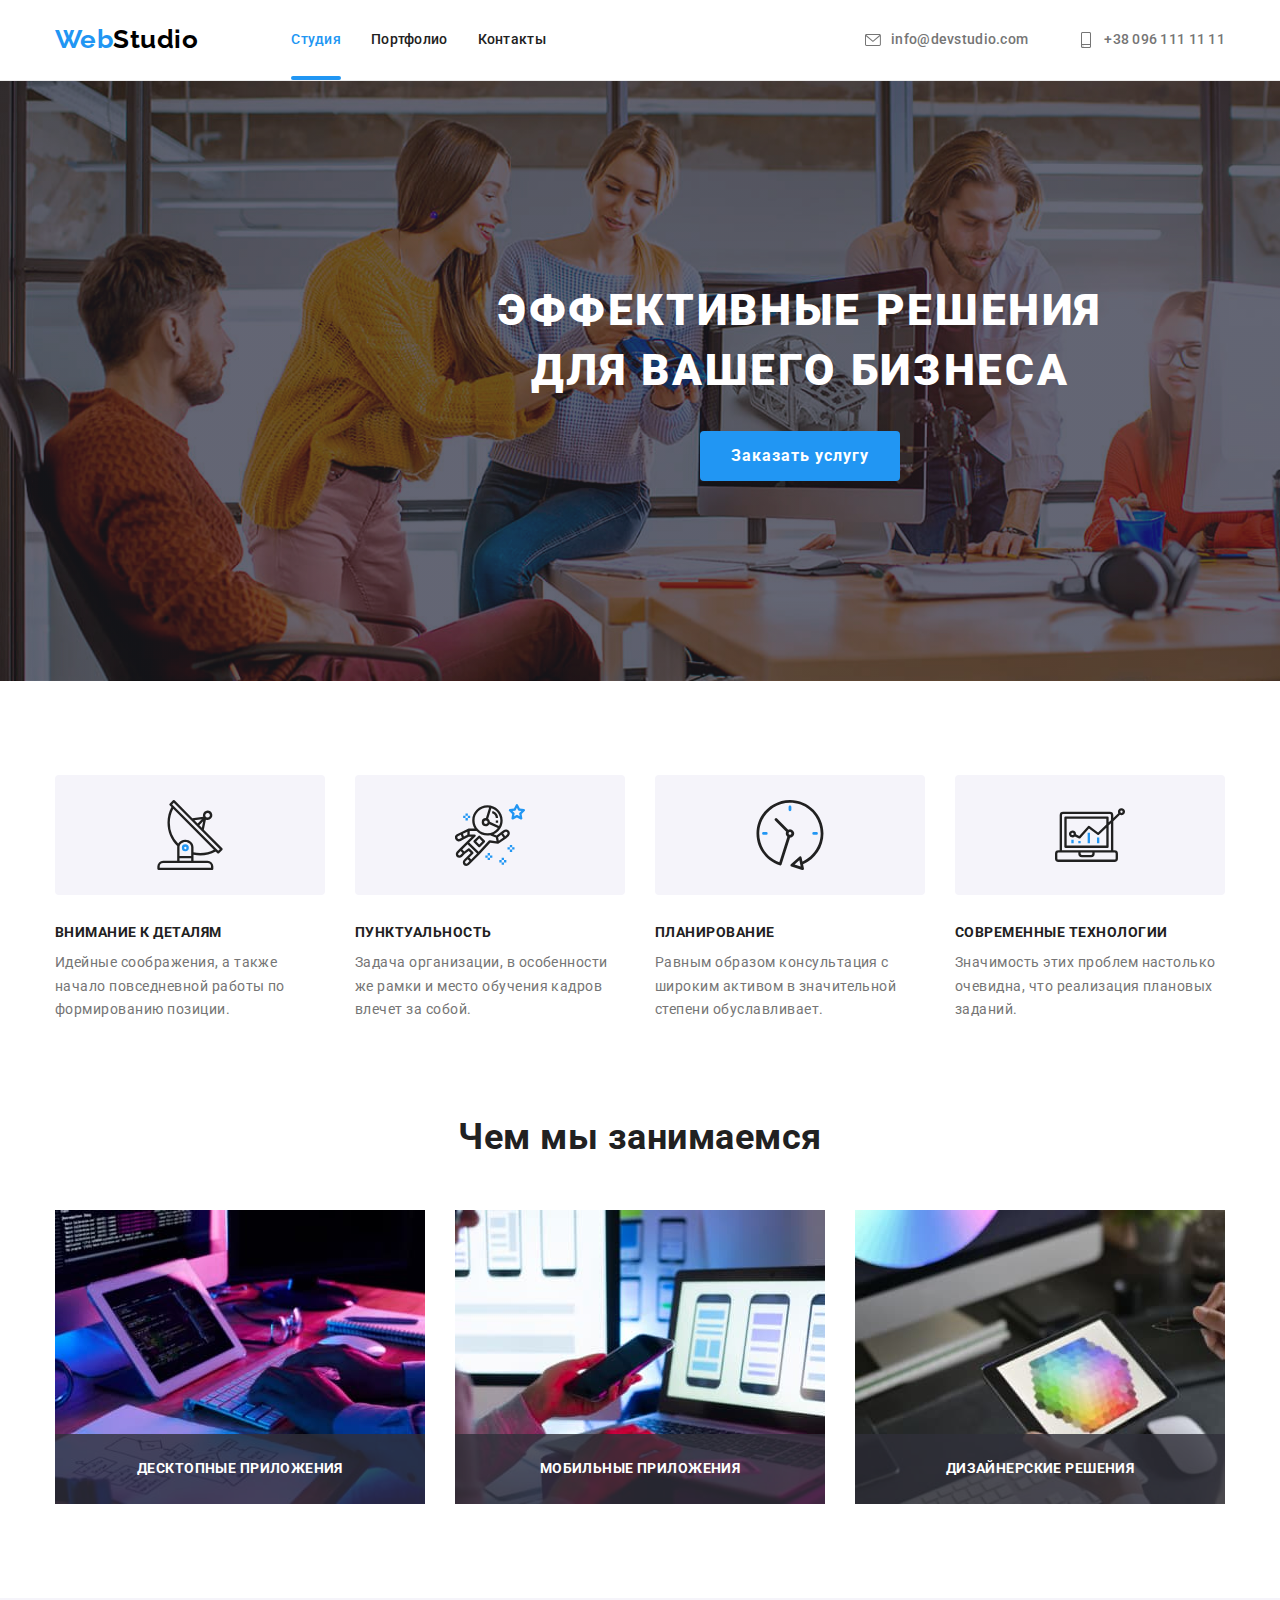
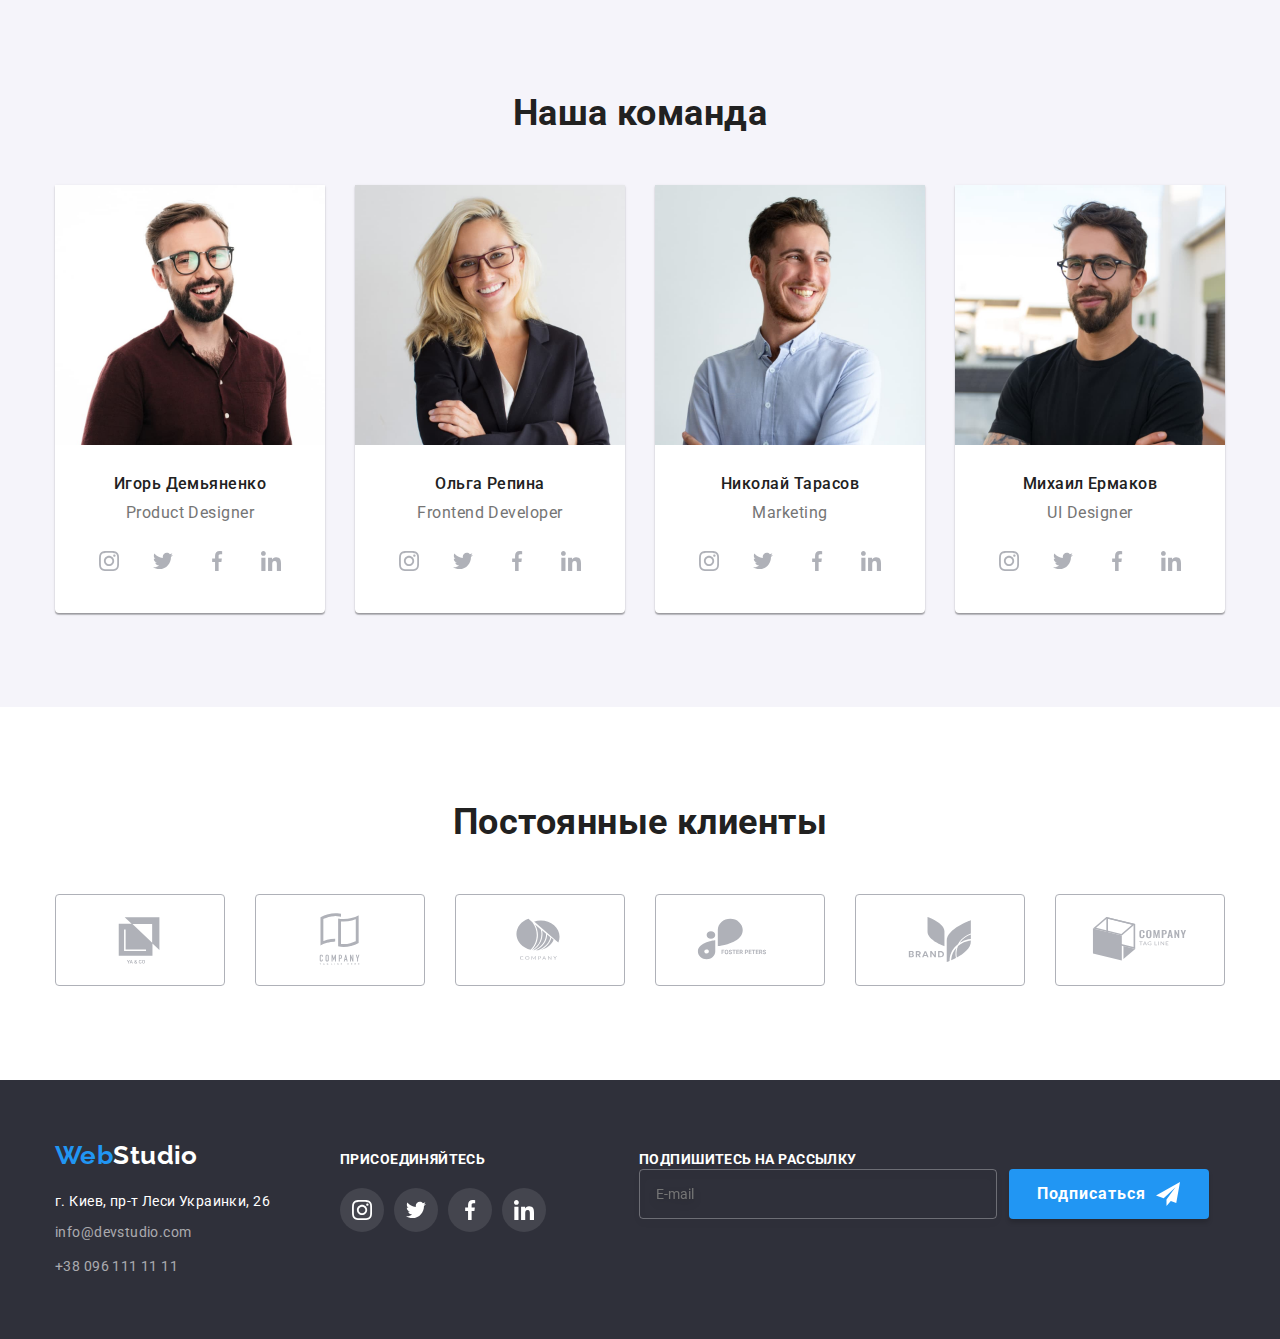
==== index.html @ 5b02cd62 "." ====
<!DOCTYPE html>
<html lang="ru">
<head>
    <meta charset="UTF-8">
    <meta http-equiv="X-UA-Compatible" content="IE=edge">
    <meta name="viewport" content="width=device-width, initial-scale=1.0">
    <title>WebStudio</title>
    <link rel="stylesheet" href="https://cdnjs.cloudflare.com/ajax/libs/modern-normalize/1.1.0/modern-normalize.min.css" />
    <link href="https://fonts.googleapis.com/css2?family=Raleway:wght@700&family=Roboto:wght@400;500;700;900&display=swap"
        rel="stylesheet">
    <link  rel="stylesheet" href="./css/styles.css"/>
</head>
<body>

    <!-- Header -->
    <header class="head">
    <div class="container container-header">
        <!-- Logo -->
        <a href="./index.html" class="logo">Web<span class="header-design">Studio</span></a>
        <nav class="site-nav list"> 
        <!-- Site-nav -->
        <ul class="list">
            <li class="list-item current-item"><a href="./index.html" class="link current">Студия</a></li>
            <li class="list-item"><a href="./portfolio.html" class="link">Портфолио</a></li>
            <li class="list-item"><a href="" class="link">Контакты</a></li>
        </ul>
        </nav>

        <!-- Contacts -->
        <ul class="header-contacts list">
            <li class="item">
                <a href="mailto:info@devstudio.com" class="contact-link link">
                    <svg class="contacts-icon" width="16" height="12">
                        <use href="./images/icons/Icons.svg#mail"></use>
                    </svg>
                    info@devstudio.com</a>
            </li>
            <li class="items">
                <a href="tel:+380961111111" class="contact-link link">
                    <svg class="contacts-icon" width="10" height="16">
                        <use href="./images/icons/Icons.svg#smartphone"></use>
                    </svg>
                    +38 096 111 11 11
                </a>
            </li>
        </ul>
    </div>
    </header>
    <main>

        <!-- Hero -->
        <section class="hero">
            <div class="container">
                <h1 class="hero-title">Эффективные решения для вашего бизнеса</h1>
                <button type="button" class="button" data-modal-open>Заказать услугу</button>
            </div>
        </section>

        <!-- Feature list -->
        <section class="section section-features">
        <div class="container">
            <h2 class="feature-title ">Наши преимущества</h2>
          <ul class="feature-list list">
              <li class="list-item">
                  <div class="feature-images">
                      <svg class="features-icons" width="70" height="70">
                          <use href="./images/icons/Icons.svg#antenna"></use>
                        </svg>
                  </div>
                  <h3 class="title">Внимание к деталям</h3>
                  <p class="text">Идейные соображения, а также начало повседневной работы по формированию позиции.</p>
              </li>
              <li  class="list-item">
                <div class="feature-images">
                    <svg class="features-icons" width="70" height="70">
                        <use href="./images/icons/Icons.svg#astronaut"></use>
                    </svg>
                </div>
                  <h3 class="title">Пунктуальность</h3>
                  <p class="text">Задача организации, в особенности же рамки и место обучения кадров влечет за собой.</p>
              </li>
              <li  class="list-item">
                <div class="feature-images">
                    <svg class="features-icons" width="70" height="70">
                        <use href="./images/icons/Icons.svg#clock"></use>
                    </svg>
                </div>
                  <h3 class="title">Планирование</h3>
                  <p class="text">Равным образом консультация с широким активом в значительной степени обуславливает.</p>
              </li>
              <li  class="list-item">
                <div class="feature-images">
                    <svg class="features-icons" width="70" height="70">
                        <use href="./images/icons/Icons.svg#diagram"></use>
                    </svg>
                </div>
                  <h3 class="title">Современные технологии</h3>
                  <p class="text">Значимость этих проблем настолько очевидна, что реализация плановых заданий.</p>
              </li>
          </ul>
        </div>
        </section>
        <section class="section section-stuff">
        <div class="container">
            <h2 class="section-title">Чем мы занимаемся</h2>
            <ul class="image-list list">
                <li class="item">
                    <img src="./images/img.jpg" alt="Рабочий стол разработчика" width="370" height="294">
                    <p class="image-label">Десктопные приложения</p>
                </li>
                <li class="item">
                    <img src="./images/img2.jpg" alt="Процесс создания мобильного версия приложения" width="370" height="294">
                    <p class="image-label">Мобильные приложения</p>
                </li>
                <li class="item">
                    <img src="./images/img3.jpg" alt="Процесс работы дизайнера" width="370" height="294">
                    <p class="image-label">Дизайнерские решения</p>
                </li>
            </ul>
        </div>
        </section>

        <!-- Our team -->
        <section class="section-team">
            <div class="container">
                <h2 class="section-title">Наша команда</h2>
                <ul class="our-team list">
                    <li class="team-member">
                        <img class="team-photo" src="./images/team_card1.jpg" alt="Игорь Демьяненко" width="270" height="260">
                    <div class="team-description">
                        <h3 class="title">Игорь Демьяненко</h3>
                        <p class="team-text">Product Designer</p>
                        <ul class="socialmedias-list list">
                            <li class="socialmedias-item"><a class="socialmedias-links link" href="" target="_blank" rel="noopener noreferrer" aria-label="Instagram">
                                <svg class="socialmedias-icons" width="20" height="20"><use href="./images/icons/Icons.svg#instagram" ></use></svg></a>
                            </li>
                            <li class="socialmedias-item"><a class="socialmedias-links link" href="" target="_blank" rel="noopener noreferrer" aria-label="Twitter">
                                <svg class="socialmedias-icons" width="20" height="20"><use href="./images/icons/Icons.svg#twitter"></use></svg></a>
                            </li>
                            <li class="socialmedias-item"><a class="socialmedias-links link" href="" target="_blank" rel="noopener noreferrer" aria-label="Facebook">
                                <svg class="socialmedias-icons" width="20" height="20"><use href="./images/icons/Icons.svg#facebook"></use></svg></a>
                            </li>
                            <li class="socialmedias-item"><a class="socialmedias-links link" href="" target="_blank" rel="noopener noreferrer" aria-label="LinkedIn">
                                <svg class="socialmedias-icons" width="20" height="20"><use href="./images/icons/Icons.svg#linkedin"></use></svg></a>
                            </li>
                        </ul>
                    </div>
                    </li>
                    <li class="team-member">
                        <img class="team-photo" src="./images/team_card2.jpg" alt="Ольга Репина" width="270" height="260">
                        <div class="team-description">
                            <h3 class="title">Ольга Репина</h3>
                            <p class="team-text">Frontend Developer</p>
                            <ul class="socialmedias-list list">
                                <li class="socialmedias-item"><a class="socialmedias-links link" href="" target="_blank" rel="noopener noreferrer"
                                        aria-label="Instagram">
                                        <svg class="socialmedias-icons" width="20" height="20">
                                            <use href="./images/icons/Icons.svg#instagram"></use>
                                        </svg></a>
                                </li>
                                <li class="socialmedias-item"><a class="socialmedias-links link" href="" target="_blank" rel="noopener noreferrer"
                                        aria-label="Twitter">
                                        <svg class="socialmedias-icons" width="20" height="20">
                                            <use href="./images/icons/Icons.svg#twitter"></use>
                                        </svg></a>
                                </li>
                                <li class="socialmedias-item"><a class="socialmedias-links link" href="" target="_blank" rel="noopener noreferrer"
                                        aria-label="Facebook">
                                        <svg class="socialmedias-icons" width="20" height="20">
                                            <use href="./images/icons/Icons.svg#facebook"></use>
                                        </svg></a>
                                </li>
                                <li class="socialmedias-item"><a class="socialmedias-links link" href="" target="_blank" rel="noopener noreferrer"
                                        aria-label="LinkedIn">
                                        <svg class="socialmedias-icons" width="20" height="20">
                                            <use href="./images/icons/Icons.svg#linkedin"></use>
                                        </svg></a>
                                </li>
                            </ul>
                        </div>
                    </li>
                    <li class="team-member">
                        <img class="team-photo" src="./images/team_card3.jpg" alt=" Николай Тарасов" width="270" height="260">
                        <div class="team-description">
                            <h3 class="title">Николай Тарасов</h3>
                            <p class="team-text">Marketing</p>
                            <ul class="socialmedias-list list">
                                <li class="socialmedias-item"><a class="socialmedias-links link" href="" target="_blank" rel="noopener noreferrer"
                                        aria-label="Instagram">
                                        <svg class="socialmedias-icons" width="20" height="20">
                                            <use href="./images/icons/Icons.svg#instagram"></use>
                                        </svg></a>
                                </li>
                                <li class="socialmedias-item"><a class="socialmedias-links link" href="" target="_blank" rel="noopener noreferrer"
                                        aria-label="Twitter">
                                        <svg class="socialmedias-icons" width="20" height="20">
                                            <use href="./images/icons/Icons.svg#twitter"></use>
                                        </svg></a>
                                </li>
                                <li class="socialmedias-item"><a class="socialmedias-links link" href="" target="_blank" rel="noopener noreferrer"
                                        aria-label="Facebook">
                                        <svg class="socialmedias-icons" width="20" height="20">
                                            <use href="./images/icons/Icons.svg#facebook"></use>
                                        </svg></a>
                                </li>
                                <li class="socialmedias-item"><a class="socialmedias-links link" href="" target="_blank" rel="noopener noreferrer"
                                        aria-label="LinkedIn">
                                        <svg class="socialmedias-icons" width="20" height="20">
                                            <use href="./images/icons/Icons.svg#linkedin"></use>
                                        </svg></a>
                                </li>
                            </ul>
                        </div>
                    </li>
                    <li class="team-member">
                        <img class="team-photo" src="./images/team_card4.jpg" alt="Михаил Ермаков" width="270" height="260">
                        <div class="team-description">
                            <h3 class="title">Михаил Ермаков</h3>
                            <p class="team-text">UI Designer</p>
                            <ul class="socialmedias-list list">
                                <li class="socialmedias-item"><a class="socialmedias-links link" href="" target="_blank" rel="noopener noreferrer"
                                        aria-label="Instagram">
                                        <svg class="socialmedias-icons" width="20" height="20">
                                            <use href="./images/icons/Icons.svg#instagram"></use>
                                        </svg></a>
                                </li>
                                <li class="socialmedias-item"><a class="socialmedias-links link" href="" target="_blank" rel="noopener noreferrer"
                                        aria-label="Twitter">
                                        <svg class="socialmedias-icons" width="20" height="20">
                                            <use href="./images/icons/Icons.svg#twitter"></use>
                                        </svg></a>
                                </li>
                                <li class="socialmedias-item"><a class="socialmedias-links link" href="" target="_blank" rel="noopener noreferrer"
                                        aria-label="Facebook">
                                        <svg class="socialmedias-icons" width="20" height="20">
                                            <use href="./images/icons/Icons.svg#facebook"></use>
                                        </svg></a>
                                </li>
                                <li class="socialmedias-item"><a class="socialmedias-links link" href="" target="_blank" rel="noopener noreferrer"
                                        aria-label="LinkedIn">
                                        <svg class="socialmedias-icons" width="20" height="20">
                                            <use href="./images/icons/Icons.svg#linkedin"></use>
                                        </svg></a>
                                </li>
                            </ul>
                        </div>
                    </li>
                </ul>
            </div>
        </section>

        <!-- Our clients -->
        <section class="section">
            <div class="container">
                <h2 class="section-title">Постоянные клиенты</h2>
                <ul class="client-list list">
                    <li class="client-item">
                        <a class="client-links link" href="" target="_blank" rel="noopener noreferrer" aria-label="LinkedIn">
                        <svg class="client-icon" width="106" height="60">
                            <use href="./images/icons/Icons.svg#Logo"></use>
                        </svg></a>
                    </li>
                    <li class="client-item"><a class="client-links link" href="" target="_blank" rel="noopener noreferrer" aria-label="LinkedIn">
                        <svg class="client-icon" width="106" height="60">
                            <use href="./images/icons/Icons.svg#Logo1"></use>
                        </svg></a>
                    </li>
                    <li class="client-item"><a class="client-links link" href="" target="_blank" rel="noopener noreferrer" aria-label="LinkedIn">
                        <svg class="client-icon" width="106" height="60">
                            <use href="./images/icons/Icons.svg#Logo2"></use>
                        </svg></a>
                    </li>
                    <li class="client-item"><a class="client-links link" href="" target="_blank" rel="noopener noreferrer" aria-label="LinkedIn">
                        <svg class="client-icon" width="106" height="60">
                            <use href="./images/icons/Icons.svg#Logo3"></use>
                        </svg></a>
                    </li>
                    <li class="client-item"><a class="client-links link" href="" target="_blank" rel="noopener noreferrer" aria-label="LinkedIn">
                        <svg class="client-icon" width="106" height="60">
                            <use href="./images/icons/Icons.svg#Logo4"></use>
                        </svg></a>
                    </li>
                    <li class="client-item"><a class="client-links link" href="" target="_blank" rel="noopener noreferrer" aria-label="LinkedIn">
                        <svg class="client-icon" width="106" height="60">
                            <use href="./images/icons/Icons.svg#Logo5"></use>
                        </svg></a>
                    </li>
                </ul>
            </div>
        </section>
    </main>
    <!-- Footer -->
    <footer class="footer">
    <div class="container">
        <div class="address-container">
            <a href="./index.html" class="logo">Web<span class="footer-design">Studio</a>
        <address>
            <ul class="contacts-list list">
                <li class="item">
                    <a href="https://goo.gl/maps/ko31hHhUW7KVigs66" class="contact-item alt">г. Киев, пр-т Леси Украинки, 26</a>
                </li>
                <li class="item">
                    <a href="mailto:info@devstudio.com" class="contact-item">info@devstudio.com</a>
                </li>
                <li class="item">
                    <a href="tel:+380961111111" class="contact-item">+38 096 111 11 11</a>
                </li>
            </ul>
            </address>
        </div>
        <div class="socialmedias-container">
            <h2 class="footer-subtitle title">Присоединяйтесь</h2>
                <ul class="socialmedias-list list">
                    <li class="socialmedias-item"><a class="socialmedias-links link" href="" target="_blank" rel="noopener noreferrer" aria-label="Instagram">
                        <svg class="footer-icons" width="20" height="20"><use href="./images/icons/Icons.svg#instagram"></use></svg></a>
                    </li>
                    <li class="socialmedias-item"><a class="socialmedias-links link" href="" target="_blank" rel="noopener noreferrer" aria-label="Twitter">
                        <svg class="footer-icons" width="20" height="20">
                            <use href="./images/icons/Icons.svg#twitter"></use>
                        </svg></a>
                    </li>
                    <li class="socialmedias-item"><a class="socialmedias-links link" href="" target="_blank" rel="noopener noreferrer" aria-label="Facebook">
                        <svg class="footer-icons" width="20" height="20">
                            <use href="./images/icons/Icons.svg#facebook"></use>
                        </svg></a>
                    </li>
                    <li class="socialmedias-item"><a class="socialmedias-links link" href="" target="_blank" rel="noopener noreferrer" aria-label="LinkedIn">
                        <svg class="footer-icons" width="20" height="20">
                            <use href="./images/icons/Icons.svg#linkedin"></use>
                        </svg></a>
                    </li>
                </ul>
        </div>
        <div class="footer-form">
            <b class="footer-subtitle title">Подпишитесь на рассылку</b>
            <form class="email-form" name="email-form" autocomplete="on" novalidate>
                <label for="user-email">
                    <input class="email-form-input" type="email" name="email" placeholder="E-mail" id="user-email" />
                </label>
                <button class="email-form-button" type="submit">Подписаться<svg class="button-icon" width="24" height="24"><use href="./images/icons/Icons.svg#icon-send"></use></svg></button>
            </form>
        </div>  
    </div>
</footer>
<!-- Modal window -->
<div class="back-drop is-hidden" data-modal>
    <div class="modal">
        <button class="close-btn" type="button" data-modal-close>
            <svg class="close-icon" width="18" height="18" aria-label="Закрыть"><use href="./images/icons/Icons.svg#close-icon"></use></svg>
        </button>
    
        <form class="modal-form">
            <h2 class="form-title">Оставьте свои данные, мы вам перезвоним</h2>
        
            <div class="form-area">
                <label class="form-type" for="name">Имя </label>
                <input class="form-field" type="text" name="name" placeholder=" " id="name" />
                <span class="form-icon">
                    <svg width="18" height="18">
                        <use href="./images/icons/Icons.svg#icon-person"></use>
                    </svg>
                </span>
            </div>
            <div class="form-area">
                <label class="form-type" for="tel">Телефон</label>
                <input class="form-field" type="tel" name="tel" placeholder=" " id="tel" />
                <span class="form-icon">
                    <svg width="18" height="18">
                        <use href="./images/icons/Icons.svg#icon-phone"></use>
                    </svg>
                </span>
            </div>   
            <div class="form-area">
                <label class="form-type" for="mail">Почта</label>
                <input class="form-field" type="email" name="mail" placeholder=" " id="mail" />
                <span class="form-icon">
                    <svg width="18" height="18">
                        <use href="./images/icons/Icons.svg#icon-email"></use>
                    </svg>
                </span>
            </div>    
           
            <div class="form-area comments">
                <label class="form-type" for="comments">Комментарий</label>
                <textarea class="comments-field" name="feedback" rows="10" placeholder="Введите текст" id="comments"></textarea> 
            </div>
            <div class="agreement">
                <label class="agreement-label" for="agreement">
                    <input class="checkbox visually-hidden" type="checkbox" name="agreement-checkbox " value="" id="agreement" />
                    <span class="customized-checkbox"></span>
                    <span class="form-link">Соглашаюсь с рассылкой и принимаю 
                        <a class="agreement-link" href="https://goit.ua/privacy-policy/" target="_blank" noopener noreferrer>Условия договора</a></span>
                </label>
            </div>
            <button type="submit" class="modal-btn">Отправить</button>
        </form>
    </div>
</div>
<script src="./js/modal.js"></script>
</body>
</html>
---- css/styles.css ----
:root {
  --primary-text-color: #757575;
  --title-text-color: #212121;
  --accent-color: #2196f3;
  --primary-background-color: #ffffff;
  --secondary-background-color: #f5f4fa;
  --tertiary-background-color: #2f303a;
  --secondary-logo-color: #000000;
}
/* ================================================================================ */
body {
  background-color: var(--primary-background-color);
  color: var(--primary-text-color);
  font-style: normal;
  font-family: Roboto, sans-serif;
  letter-spacing: 0.03em;
}
.head{
  border-bottom: 1px solid #ECECEC;
}

.list {
  list-style: none;
  margin-top: 0px;
  margin-bottom: 0px;
  padding-left: 0px;
}
li {
  list-style-type: none;
}
a,
a:active,
a:hover,
a:visited {
  text-decoration: none;
  cursor: pointer;
}

img,
svg {
  display: block;
  max-width: 100%;
  height: auto;
}

.text,
.title {
  margin-top: 0;
  margin-bottom: 0;
}

.container{
  width: 1200px;
  margin-left: auto;
  margin-right: auto;
  padding: 0 15px;

}
.section{
  padding-top: 94px;
  padding-bottom: 94px;
}

ul,ol,li,p,h1,h2,h3,h4,h5,h6{
  margin: 0;
  padding:0;
}
.link{
  display: block;
  color: currentColor;
  margin: 0;
  text-decoration: none
}
.visually-hidden {
  position: absolute;
  width: 1px;
  height: 1px;
  margin: -1px;
  border: 0;
  padding: 0;
  white-space: nowrap;
  clip-path: inset(100%);
  clip: rect(0 0 0 0);
  overflow: hidden;
}
/* ================================================================================*/

.container-header{
  display: flex;
  align-items: center;
}

/* logo */
.logo {
  color: var(--accent-color);
  font-family: Raleway, sans-serif;

  font-weight: 700;
  font-size: 26px;
  line-height: 1.2;
  margin-right: 93px;
}
.header-design {
  color: var(--secondary-logo-color);
}

/* site nav */

.site-nav .list{
  display: flex;
}

.list .list-item:not(:last-child){
  margin-right: 50px;
}

.site-nav .link{
  color: var(--title-text-color);
  position: relative;
  display: block;
  font-weight: 500;
  font-size: 14px;
  line-height: 1.14;
  letter-spacing: 0.02em;
  padding-top:32px ;
  padding-bottom: 32px;
  transition:color 250ms cubic-bezier(0.4, 0, 0.2, 1);
}

.site-nav .link:hover,
.site-nav .link:focus {
  color: var(--accent-color);

}

 .link.current {
  color: var(--accent-color);

}


.list-item .link::after{ 
  content: "";
  position: absolute;
  bottom: 0;
  left: 0;
  display: block;
  width: 100%;
  height: 4px;
  background-color: var(--accent-color);
  border-radius: 2px;
  transform: scaleX(0);
  transition-property: transform;
  transition-duration: 250ms;
  transition-timing-function: cubic-bezier(0.4, 0, 0.2, 1);
  transform-origin: left;
}

.link.current:after {
  transform: scale(1);
}

.list-item:hover .link::after,
.list-item:focus .link::after {
  transform: scaleX(1);
}

/* Contatcs */

.header-contacts {
  display: flex;
  margin-left: auto;
}

.header-contacts .item:not(:last-child){
  margin-right: 50px;
}
.header-contacts .link {
  display: flex;
  align-items: center;
  color: var(--primary-text-color);
  font-style: normal;
  font-weight: 500;
  font-size: 14px;
  line-height: 1.14;
  letter-spacing: 0.02em;
  transition: color 250ms cubic-bezier(0.4, 0, 0.2, 1);
}

.header-contacts .link:hover,
.header-contacts .link:focus {
  color: var(--accent-color);

}

.contacts-icon{
  width: 16px;
  height: 16px;
  display: inline-block;
  margin-left: auto;
  fill: currentColor;
  margin-right: 10px;
}

/* Hero */
.hero{
  width: 1600px;
  margin-left: auto;
  margin-right: auto;
  padding-top: 200px;
  padding-bottom: 200px;
  background-image: linear-gradient(to top, rgba(47, 48, 58, 0.4), rgba(47, 48, 58, 0.4)),
  url(../images/heroimage.png);
  background-color: var(--seconadary-bg-color);
  background-position: center;
  background-size: contain;
  text-align: center;
  background-repeat: no-repeat;
  animation: bg-move 20s ease-in infinite both;
}


@keyframes bg-move{

  0%{
    background-size: 110%;
  }

  100%{
    /* background-position: top left; */
    background-size: 150%;
  }
}

.hero-title {
  color: var(--primary-background-color);
  max-width: 700px;
  margin-right: auto;
  margin-left: auto;
  margin-top: 0px;
  margin-bottom: 30px;
  font-weight: 900;
  font-size: 44px;
  line-height: 1.36;
  text-align: center;
  letter-spacing: 0.06em;
  text-transform: uppercase;
  animation: text-shadow-drop-center 0.4s both;
}


 @keyframes text-shadow-drop-center {
  0% {
    text-shadow: 0 0 0 rgba(0, 0, 0, 0);
  }

  100% {
    text-shadow: 0 0 18px rgba(0, 0, 0, 0.35);
  }
} 

/* Button */
.button {
  color: var(--primary-background-color);
  background-color: var(--accent-color);
  cursor: pointer;
  font-family: inherit;
  font-weight: 700;
  font-size: 16px;
  line-height: 1.88;
  align-items: center;
  text-align: center;
  letter-spacing: 0.06em;
  border-radius: 4px;
  border: none;
  padding: 10 32px;
  width: 200px;
  height: 50px;
}

.button:hover,
.button:focus{
  color: var(--primary-background-color);
  background-color: #188CE8;
  box-shadow: rgba(0, 0, 0, 0.25);
}
/* Section  */
.section-title {
  color: var(--title-text-color);
  font-weight: 700;
  font-size: 36px;
  line-height: 1.2;
  text-align: center;
  margin-top: 0px;
  margin-bottom: 50px;
}
.image-list{
  display: flex;
}
.image-list .list-item {
  width: calc((100% - 90px)/4);
}
.image-list .item:not(:last-child){
  margin-right: 30px;
}

/* feature-list */
.section-features {
  padding-bottom: 47px;
}
.feature-list {
  display: flex;
}

.feature-images{
  width: 270px;
  height: 120px;
  display: flex;
  align-items: center;
  justify-content: center;
  background: #F5F4FA;
  border-radius: 4px;
  margin-bottom: 30px;
}


.list .list-item:not(:last-child) {
  margin-right: 30px;
}

.item{
  position: relative;
}

.features-list .list-item {
  width: calc((100% - 90px)/4);
}

.feature-title{
  display: none;
}

.feature-list .title {
  color: var(--title-text-color);
  margin-top: 0px;
  margin-bottom: 10px;
  width: 270px;
  font-weight: 700;
  font-size: 14px;
  line-height: 1.14;
  text-transform: uppercase;
}
.feature-list .text{
  font-size: 14px;
  line-height: 1.71;
  margin-top: 0px;
  margin-bottom: 0px;
}

.section-stuff {
  padding-top: 47px;
}


.image-label{
  position: absolute;
  bottom: 0;
  left: 0;
  width: 100%;
  margin: 0;
  padding: 27px 15px;
  font-weight: 700;
  font-size: 14px;
  line-height: 1.14;
  text-align: center;
  letter-spacing: 0.03em;
  text-transform: uppercase;
  color: var(--primary-background-color);
  background-color:rgba(47, 48, 58, 0.8);;
}

/* our-team */

.section-team{
  background-color: var(--secondary-background-color);
  padding-top: 94px;
  padding-bottom: 94px;
}
.our-team .section-title {
  background-color: var(--primary-background-color);
  font-weight: 700;
  font-size: 36px;
  line-height: 1.16;
  text-align: center;
}
.our-team .title {
  color: var(--title-text-color);
  background-color: var(--primary-background-color);
  font-weight: 500;
  font-size: 16px;
  line-height: 1.18;
  text-align: center;
  margin-top: 0;
  margin-bottom: 10px;
}

.our-team{
  display: flex;
  text-align: center;
}
.our-team .team-text {
  font-size: 16px;
  line-height: 1.18;
  margin-bottom: 16px;

}
.team-description {
  padding: 30px 10px;
}
.team-member {
  background-color: var(--primary-background-color);
  box-shadow: 0px 1px 3px rgba(0, 0, 0, 0.12),
    0px 1px 1px rgba(0, 0, 0, 0.14),
    0px 2px 1px rgba(0, 0, 0, 0.2);
  border-radius: 0px 0px 4px 4px;
}
.our-team .team-member:not(:last-child) {
  margin-right: 30px;
}

.socialmedias-list{
  display: flex;
  justify-content: center;
  align-items: baseline;
}

.socialmedias-links{
  display: flex;
  justify-content: center;
  align-items: center;
  width: 44px;
  height: 44px;
  border-radius: 50%;
  color: #AFB1B8;
  transition:  background-color 250ms cubic-bezier(0.4, 0, 0.2, 1);
}

.list .socialmedias-item:not(:last-child){
  margin-right: 10px;
}

.socialmedias-icons{
  display: block;
  width: 20px;
  height: 20px;
  fill: currentColor;
}

.socialmedias-links:hover,
.socialmedias-links:focus{
  color: #FFFFFF;
   background-color: var(--accent-color);
   border-radius: 50%;
}

/* Our Clients section */

.client-list{
  display: flex;
}

.client-item:not(:last-child){
  margin-right: 30px;
}

.client-links{
  display: flex;
  justify-content: center;
  align-items: center;
  width: 170px;
  height: 92px;
  color: #AFB1B8;
  border: 1px solid #AFB1B8;
  border-radius: 4px;
  transition: color 250ms cubic-bezier(0.4, 0, 0.2, 1), border 250ms cubic-bezier(0.4, 0, 0.2, 1);

}

.client-icon{
  display: block;
  fill: currentColor;
}

.client-links:hover,
.lient-links:focus {
color: var(--accent-color);
border: 1px solid var(--accent-color);

}

/* Footer */

.footer .logo{
  margin-bottom: 20px;
  display: inline-block;
  margin-right: 0;
}
.footer {
  background-color: var(--tertiary-background-color);
  color: rgba(255, 255, 255, 0.6);
  font-style: normal;
  font-size: 14px;
  line-height: 1.46;
  letter-spacing: 0.03em;
  padding-top: 60px;
  padding-bottom: 60px;
}

.address-container{
  margin-right: 70px;
}

.footer .container{
  display: flex;
  align-items: baseline;
}

.footer .contact-item {
  font-weight: 400;
  font-style: normal;
  line-height: 1.71;
  color: rgba(255, 255, 255, 0.6);
  transition: color 250ms cubic-bezier(0.4, 0, 0.2, 1);
}

.footer-design {
  color: var(--primary-background-color);
}
.footer .contact-item:hover,
.footer .contact-item:focus {
  color: var(--accent-color);
}


.footer .alt {
  color: var(--primary-background-color);
  font-style: normal;
  font-weight: 400;
  font-size: 14px;
  line-height: 1.14;
  letter-spacing: 0.03em;
  transition: color 250ms cubic-bezier(0.4, 0, 0.2, 1);
}

.contacts-list>.item:not(:last-child) {
  display: block;
  margin-bottom: 10px;
}

.footer-subtitle{
  font-weight: 700;
  font-size: 14px;
  line-height: 1.14;
  letter-spacing: 0.03em;
  text-align:left;
  text-transform: uppercase;
  color: var(--primary-background-color);
  margin-bottom: 20px;
}

.footer-icons{
  display: block;
  width: 20px;
  height: 20px;
  fill: var(--primary-background-color);
}

.footer .socialmedias-item{
  background: rgba(255, 255, 255, 0.1);
  border-radius: 50px;
}

.footer-form{
  margin-left: 93px; 
}

.email-form{
  display: flex;
}

.email-form-input{
  width: 358px;
  height: 50px;
  padding-top: 15px;
  padding-bottom: 15px;
  padding-left: 16px;
  border: 1px solid rgba(255, 255, 255, 0.3);
  box-sizing: border-box;
  filter: drop-shadow(0px 4px 4px rgba(0, 0, 0, 0.15));
  border-radius: 4px;
  background: transparent;
  cursor: pointer;
  transition: border 250ms cubic-bezier(0.4, 0, 0.2, 1);
}

.email-form-input:focus{
  border: 1px solid var(--accent-color);
}

.email-form-button{
  width: 200px;
  height: 50px;
  padding: 10px 28px;
  margin-left: 12px;
  font-weight: 700;
  font-size: 16px;
  line-height: 1.88;
  display: flex;
  align-items: center;
  text-align: center;
  letter-spacing: 0.06em;
  color: var(--primary-background-color);
  background-color: var(--accent-color);
  box-shadow: 0px 4px 4px rgba(0, 0, 0, 0.15);
  border-radius: 4px;
  border: var(--accent-color);
  cursor: pointer;
  transition: background-color 250ms cubic-bezier(0.4, 0, 0.2, 1)
}

.button-icon{
  margin-left: 10px;
}


.email-form-button:hover {
  background-color: #188CE8;
}

/* Modal window */


.back-drop{
  position: fixed;
  top: 0;
  left: 0;
  height:100%;
  width: 100%;
  background: rgba(0, 0, 0, 0.2);
  transition: opacity 250ms cubic-bezier(0.4, 0, 0.2, 1);
  perspective: 1400px;
}

.back-drop.is-hidden {
  opacity: 0;
  pointer-events: none;
}

.modal{
  height: 581px;
  width: 528px;
  position: absolute;
  top: 50%;
  left: 50%;
  background-color:var(--primary-background-color);
  transform: translateX(-50%) translateY(-50%) translateZ(0) ;
  /* opacity: 1; */
  box-shadow: 0px 1px 3px rgba(0, 0, 0, 0.12),
  0px 1px 1px rgba(0, 0, 0, 0.14),
  0px 2px 1px rgba(0, 0, 0, 0.2);
  border-radius: 4px;
  transition: opacity 0.4s cubic-bezier(0.250, 0.460, 0.450, 0.940), transform 0.4s cubic-bezier(0.250, 0.460, 0.450, 0.940);
}

.back-drop.is-hidden .modal {
  transform: translateX(-50%) translateY(-50%) translateZ(-1400px);
  opacity: 0;
}

.close-btn{
  position: absolute;
  top: 14px;
  right: 14px;
  width: 18px;
  height: 18px;
  display: flex;
  justify-content: center;
  align-items: center;
  width: 30px;
  height: 30px;
  border-radius:50%;
  background: var(--primary-background-color);
  border: 1px solid rgba(0, 0, 0, 0.1);
  transition: opacity 250ms cubic-bezier(0.4, 0, 0.2, 1);
  cursor: pointer;
}

.close-icon{
  display: block;
  fill: currentColor;
}


.modal-form{
  padding: 40px;
}

.form-title{
  margin-bottom: 12px;
  font-weight: 700;
  font-size: 20px;
  line-height: 1.15;
  text-align: center;
  letter-spacing: 0.03em;
  color: var(--title-text-color);
}

.form-area{
  position: relative;
  display: flex;
  flex-direction: column;
  margin-bottom: 10px;
}

.form-type{
  margin-bottom: 4px;
  font-size: 12px;
  line-height: 1.16;
  letter-spacing: 0.01em;
  color: var(--primary-text-color);
}

.form-field{
  position: relative;
  width: 448px;
  height: 40px;
  padding-left: 42px;
  border: 1px solid rgba(33, 33, 33, 0.2);
  box-sizing: border-box;
  border-radius: 4px;
  /* background-color:transparent; */
  cursor: pointer;
  transition: border 250ms cubic-bezier(0.4, 0, 0.2, 1);

}

.form-field:focus{
  border: 1px solid var(--accent-color);
}

.form-icon{
  position: absolute;
  top: 50%;
  left: 12px;
  transition: fill 250ms cubic-bezier(0.4, 0, 0.2, 1);
}

.form-field:focus~.form-icon {
  fill: var(--accent-color);
}


.comments-field{
  display: block;
  width: 448px;
  height: 120px;
  padding: 12px 16px;
  margin-bottom: 20px;
  border: 1px solid rgba(33, 33, 33, 0.2);
  box-sizing: border-box;
  border-radius: 4px;
  cursor: pointer;
  outline: none;
  transition: border 250ms cubic-bezier(0.4, 0, 0.2, 1);

}

.comments-field:focus{
  border: 1px solid var(--accent-color);
}

.comments-field::placeholder{
  font-size: 12px;
  line-height: 1.16;
  letter-spacing: 0.01em;
   color: rgba(117, 117, 117, 0.5);
}

.agreement{
  display: flex;
  justify-content: center;
  align-items: center;
  margin-bottom: 30px;
  width: 423px;
  height: 24px;
  text-align: center;
}  

.agreement-label{
  display: flex;
  text-align: center;
  
}


.customized-checkbox{
  display: block;
  margin-right: 7px;
  width: 16px;
  height: 15px;
  border: 2px solid black;
  border-radius: 2px;
  transition: background-image 250ms cubic-bezier(0.4, 0, 0.2, 1),
  border-color 250ms cubic-bezier(0.4, 0, 0.2, 1);
}

.checkbox:checked+.customized-checkbox{
  border-color: var(--accent-color);
  background-image: url(../images/icon\ check.svg);
  background-size: contain;
  background-origin: border-box;
}

.agreement-link{
  color: var(--accent-color);
  text-decoration: underline;
  text-underline-position: under;
}

.modal-btn{
  display: block;
  margin: 0 auto;
  width: 200px;
  height: 50px;
  padding: 10px 55px;
  box-shadow: 0px 4px 4px rgba(0, 0, 0, 0.15);
  border-radius: 4px;
  font-weight: 700;
  font-size: 16px;
  line-height: 1.88;
  letter-spacing: 0.06em;
  background-color: var(--accent-color);
  color: var(--primary-background-color);
  cursor: pointer;
  transition: background-color 250ms cubic-bezier(0.4, 0, 0.2, 1)
}

.modal-btn:hover {
  background-color: #188CE8;
}


/* Portfolio */

.portfolio-title{
  margin: 0;
  display: none;
}
.main {
  color: var(--primary-text-color);
  background-color: var(--primary-background-color);
  font-family: Roboto, sans-serif;
  font-size: 16px;
  line-height: 1.88;
  letter-spacing: 0.03em;
}

/* Filter list */
.filters {
  color: var(--title-text-color);
  background-color: var(--primary-background-color);
  font-family: Roboto, sans-serif;
  font-weight: 500;
  font-size: 16px;
  line-height: 1.62;
  text-align: center;
  border: none;
}
.filter .btn:hover,
.filter .btn:focus {
  color: var(--primary-background-color);
  background-color: var(--accent-color);
}
.filters-list{
  display: flex;
  justify-content: center;
  margin-bottom: 50px;
  
}

.filters-list .filter:not(:last-child) {
  margin-right: 8px;
}

.btn{
  padding: 6px 22px;
  display: inline-block;
  font-weight: 500;
  font-size: 16px;
  line-height: 1.62;
  color: var(--title-text-color) ;
  background-color: var(--secondary-background-color);
  border-radius: 4px;
  border: none;
  cursor: pointer;
  transition: color 250ms cubic-bezier(0.4, 0, 0.2, 1),
  background-color 250ms cubic-bezier(0.4, 0, 0.2, 1),
  box-shadow 250ms cubic-bezier(0.4, 0, 0.2, 1);
}


.btn:hover,
.btn:focus{
  color: var(--primary-background-color);
  background-color: var(--accent-color);
    box-shadow: 0px 3px 1px rgba(0, 0, 0, 0.1),
    0px 1px 2px rgba(0, 0, 0, 0.08),
    0px 2px 2px rgba(0, 0, 0, 0.12);
}

/* portfolio-list */
.portfolio-list{
  display: flex;
  flex-wrap: wrap;
  /* gap: 30px; */
}

.portfolio-item{
  width: calc((100% - 60px)/3);
  border: 1px solid #EEEEEE;
}

.project-description{
  padding: 20px 24px;
  border: 1px solid #EEEEEE;
  border-top: none;
}

.card .title {
  margin-bottom: 4px;
  color: var(--title-text-color);
  font-weight: 700;
  font-size: 18px;
  line-height: 2;
  letter-spacing: 0.06em;
}

.card .text{
  color: var(--primary-text-color);
  font-size: 16px;
  line-height: 1.6;
  letter-spacing: 0.03em;
}
.card{
  transition: box-shadow 250ms cubic-bezier(0.4, 0, 0.2, 1);
}


.card:hover,
.card:focus{
  box-shadow: 0px 1px 1px rgb(0 0 0 / 12%),
  0px 4px 4px rgb(0 0 0 / 6%),
  1px 4px 6px rgb(0 0 0 / 16%);
}

.portfolio-item:not(:nth-child(3n)){

  margin-right: 30px;
}
.portfolio-item:not(:nth-last-child(-n+3)){
  margin-bottom: 30px;
}


/*Overlay  */

.overlay{
  position: relative;
  overflow: hidden;
}

.overlay-description{
  position: absolute;
  top: 0;
  left: 0;
  width: 100%;
  height: 100%;
  margin: 0;
  padding: 63px 24px;
  font-size: 18px;
  line-height: 1.56;
  color: var(--primary-background-color);
  background-color:rgba(33, 150, 243, 0.9); ;
  transform: translateY(100%);
  transition:transform 250ms cubic-bezier(0.4, 0, 0.2, 1);
}

.card.link:hover .overlay-description {
  transform: translateY(0);
}
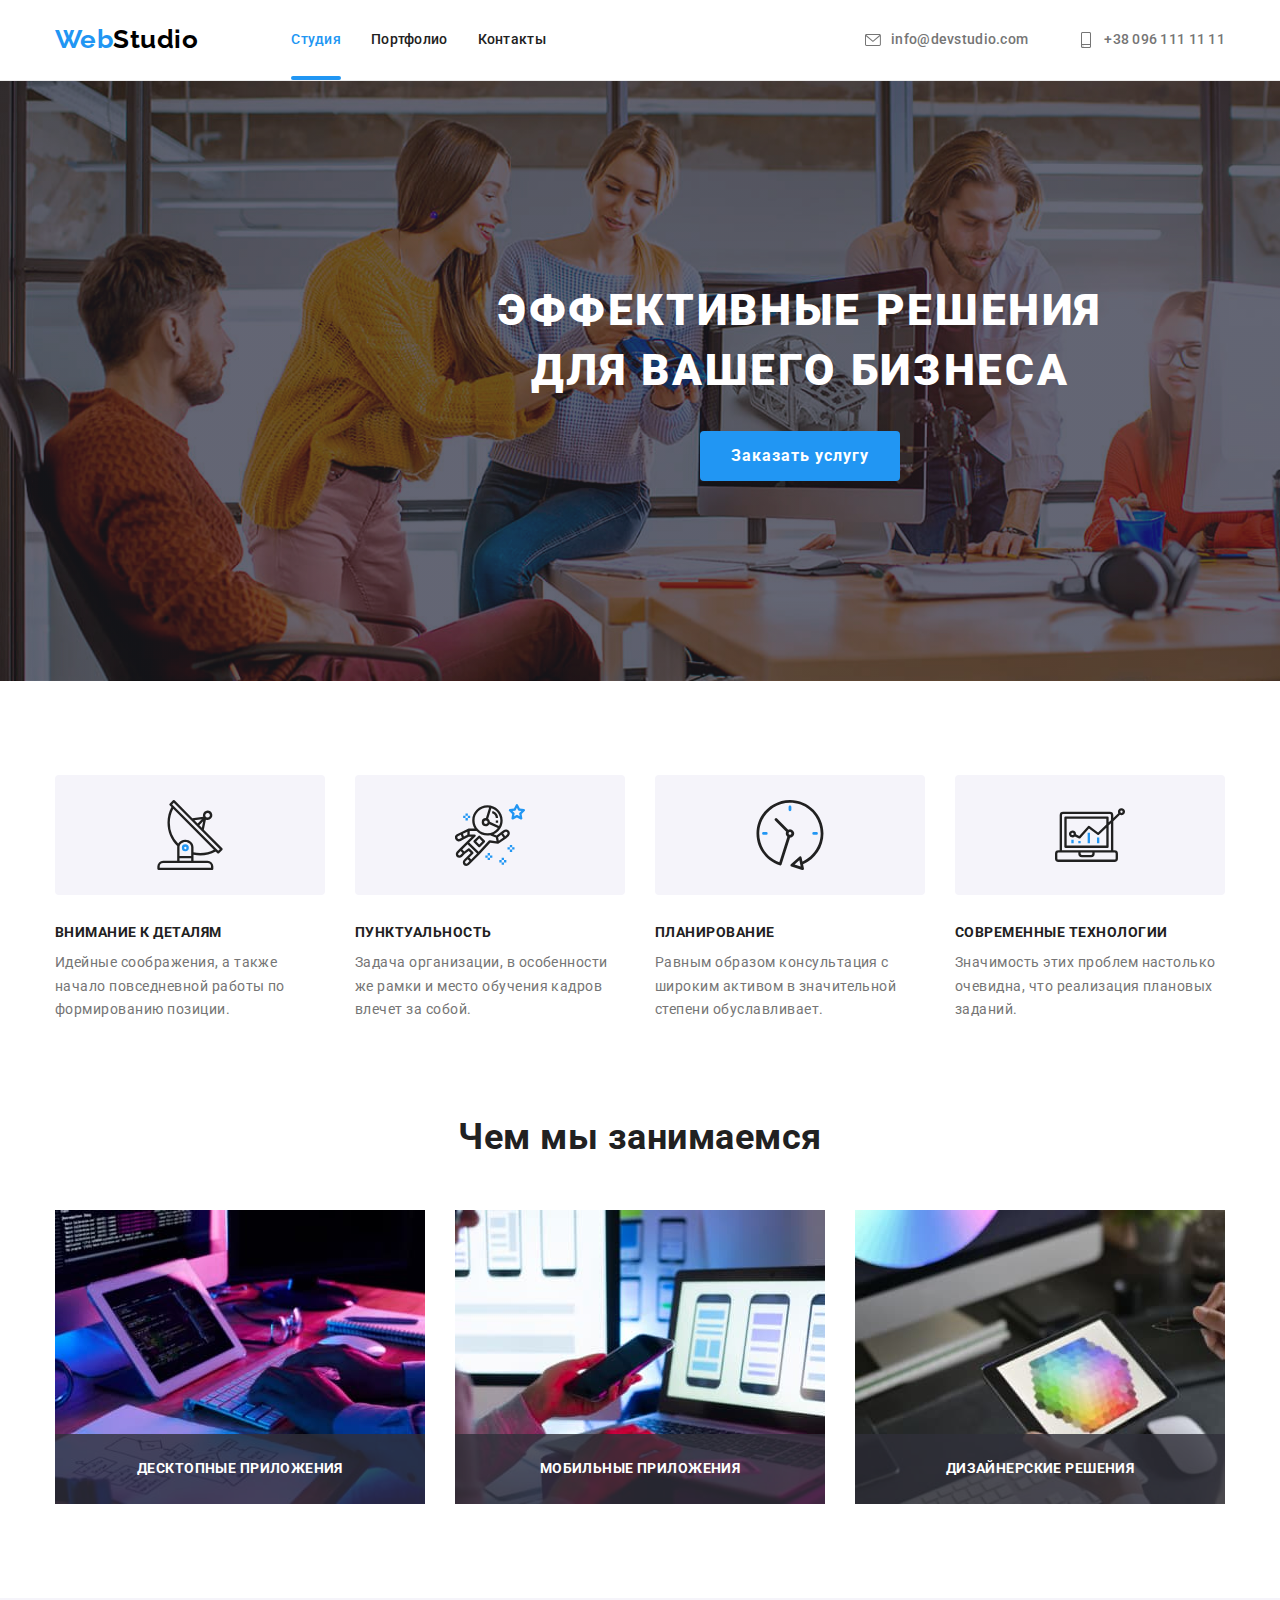
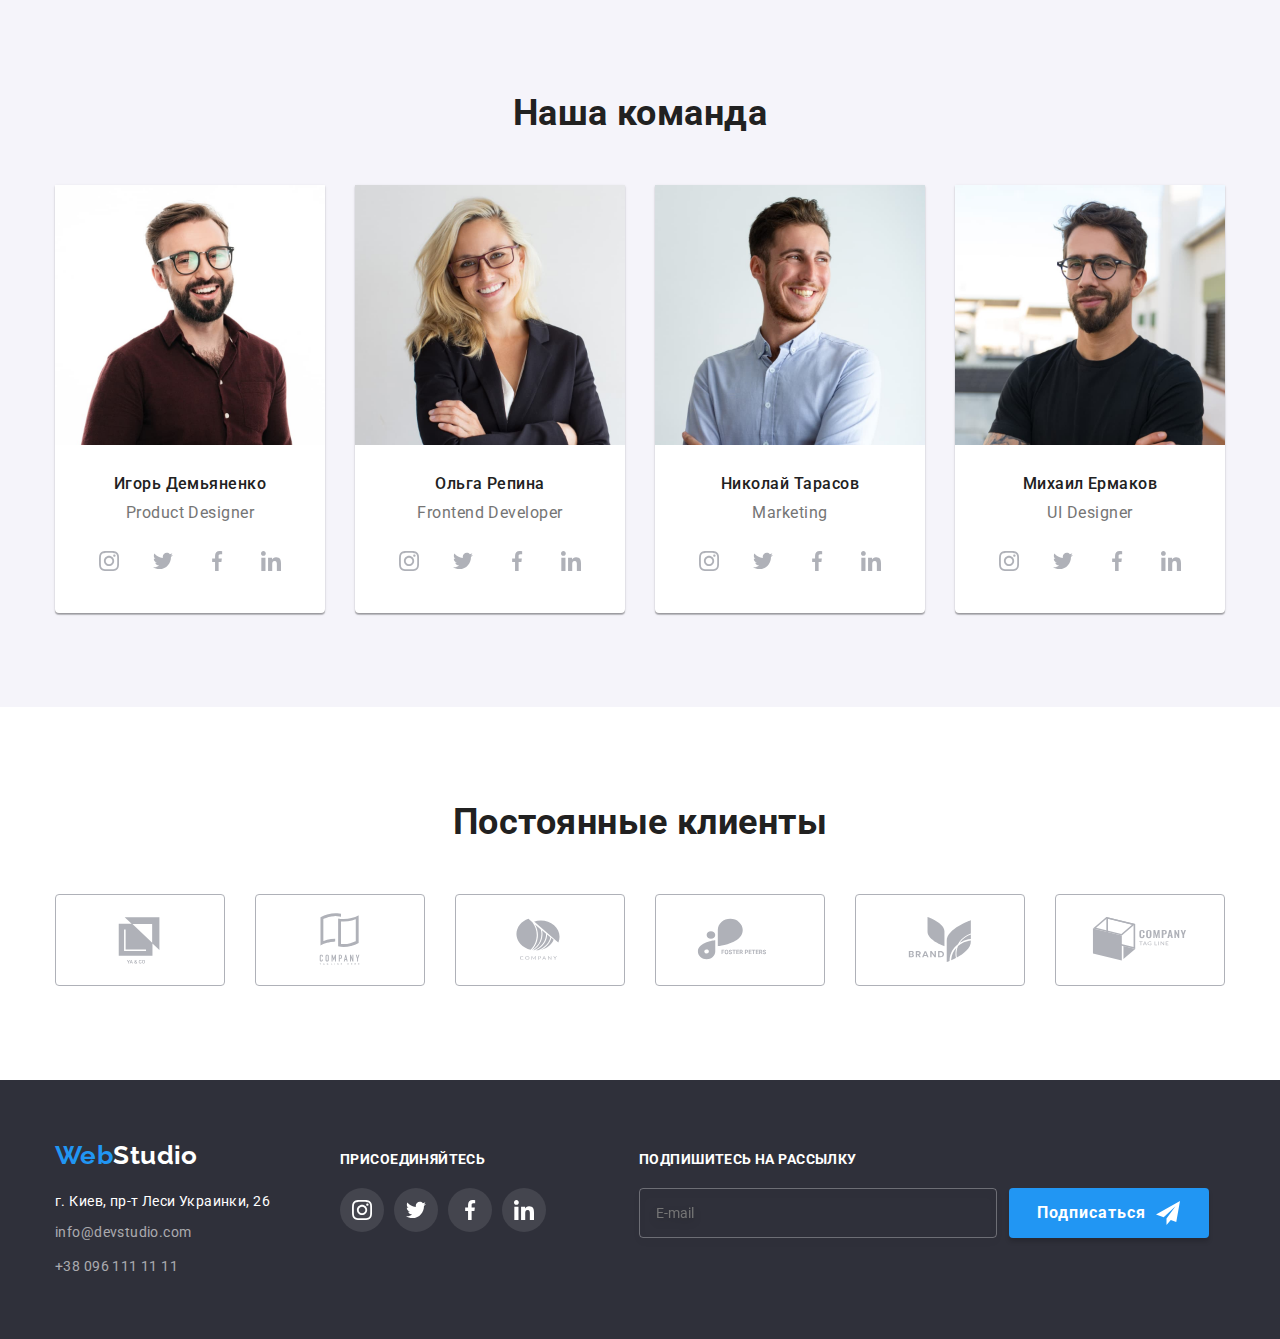
==== commit 3c882308: "revised" ====
--- a/index.html
+++ b/index.html
@@ -332,14 +332,16 @@
                 </ul>
         </div>
         <div class="footer-form">
-            <b class="footer-subtitle title">Подпишитесь на рассылку</b>
+            <h2 class="footer-subtitle title">Подпишитесь на рассылку</h2>
             <form class="email-form" name="email-form" autocomplete="on" novalidate>
                 <label for="user-email">
                     <input class="email-form-input" type="email" name="email" placeholder="E-mail" id="user-email" />
                 </label>
-                <button class="email-form-button" type="submit">Подписаться<svg class="button-icon" width="24" height="24"><use href="./images/icons/Icons.svg#icon-send"></use></svg></button>
+                <button class="email-form-button" type="submit">Подписаться<svg class="button-icon" width="24" height="24">
+                        <use href="./images/icons/Icons.svg#icon-send"></use>
+                    </svg></button>
             </form>
-        </div>  
+        </div>
     </div>
 </footer>
 <!-- Modal window -->
@@ -355,32 +357,20 @@
             <div class="form-area">
                 <label class="form-type" for="name">Имя </label>
                 <input class="form-field" type="text" name="name" placeholder=" " id="name" />
-                <span class="form-icon">
-                    <svg width="18" height="18">
-                        <use href="./images/icons/Icons.svg#icon-person"></use>
-                    </svg>
-                </span>
+                <span class="form-icon"><svg width="18" height="18"><use href="./images/icons/Icons.svg#icon-person"></use></svg></span>
             </div>
             <div class="form-area">
                 <label class="form-type" for="tel">Телефон</label>
                 <input class="form-field" type="tel" name="tel" placeholder=" " id="tel" />
-                <span class="form-icon">
-                    <svg width="18" height="18">
-                        <use href="./images/icons/Icons.svg#icon-phone"></use>
-                    </svg>
-                </span>
+                <span class="form-icon"><svg width="18" height="18"><use href="./images/icons/Icons.svg#icon-phone"></use></svg></span>
             </div>   
             <div class="form-area">
                 <label class="form-type" for="mail">Почта</label>
                 <input class="form-field" type="email" name="mail" placeholder=" " id="mail" />
-                <span class="form-icon">
-                    <svg width="18" height="18">
-                        <use href="./images/icons/Icons.svg#icon-email"></use>
-                    </svg>
-                </span>
+                <span class="form-icon"><svg width="18" height="18"><use href="./images/icons/Icons.svg#icon-email"></use></svg></span>
             </div>    
            
-            <div class="form-area comments">
+            <div class="form-area ">
                 <label class="form-type" for="comments">Комментарий</label>
                 <textarea class="comments-field" name="feedback" rows="10" placeholder="Введите текст" id="comments"></textarea> 
             </div>
--- a/css/styles.css
+++ b/css/styles.css
@@ -734,7 +734,6 @@
   position: relative;
   width: 448px;
   height: 40px;
-  padding-left: 42px;
   border: 1px solid rgba(33, 33, 33, 0.2);
   box-sizing: border-box;
   border-radius: 4px;
@@ -820,6 +819,8 @@
   background-size: contain;
   background-origin: border-box;
 }
+
+
 
 .agreement-link{
   color: var(--accent-color);
